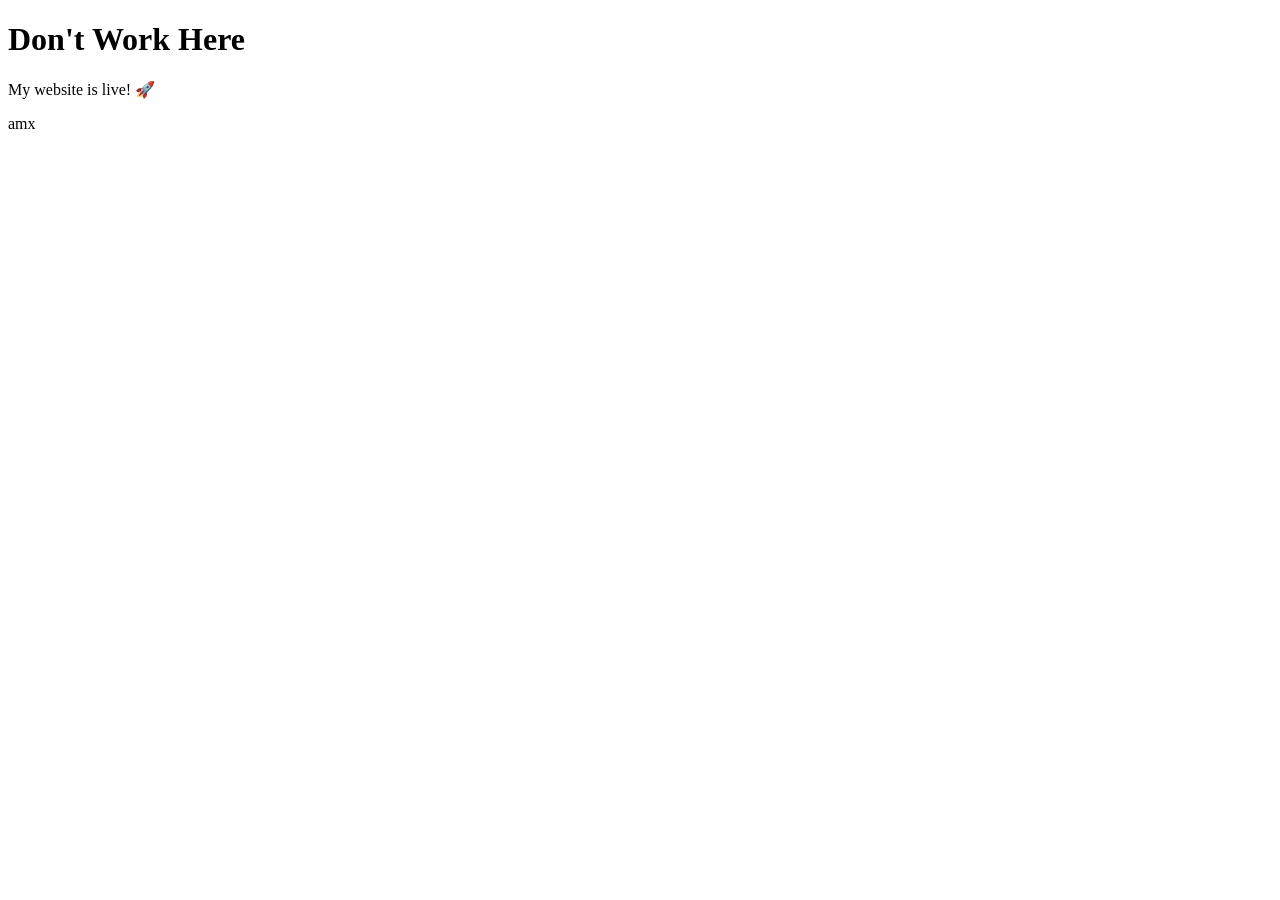
==== index.html @ 4f9b2836 "Create home page" ====
<!DOCTYPE html>
<html lang="en">
<head>
    <meta charset="UTF-8">
    <meta name="viewport" content="width=device-width, initial-scale=1.0">
    <title>Don't Work Here</title>
</head>
<body>
    <h1>Don't Work Here</h1>
    <p>My website is live! 🚀</p>
</body>
</html>amx
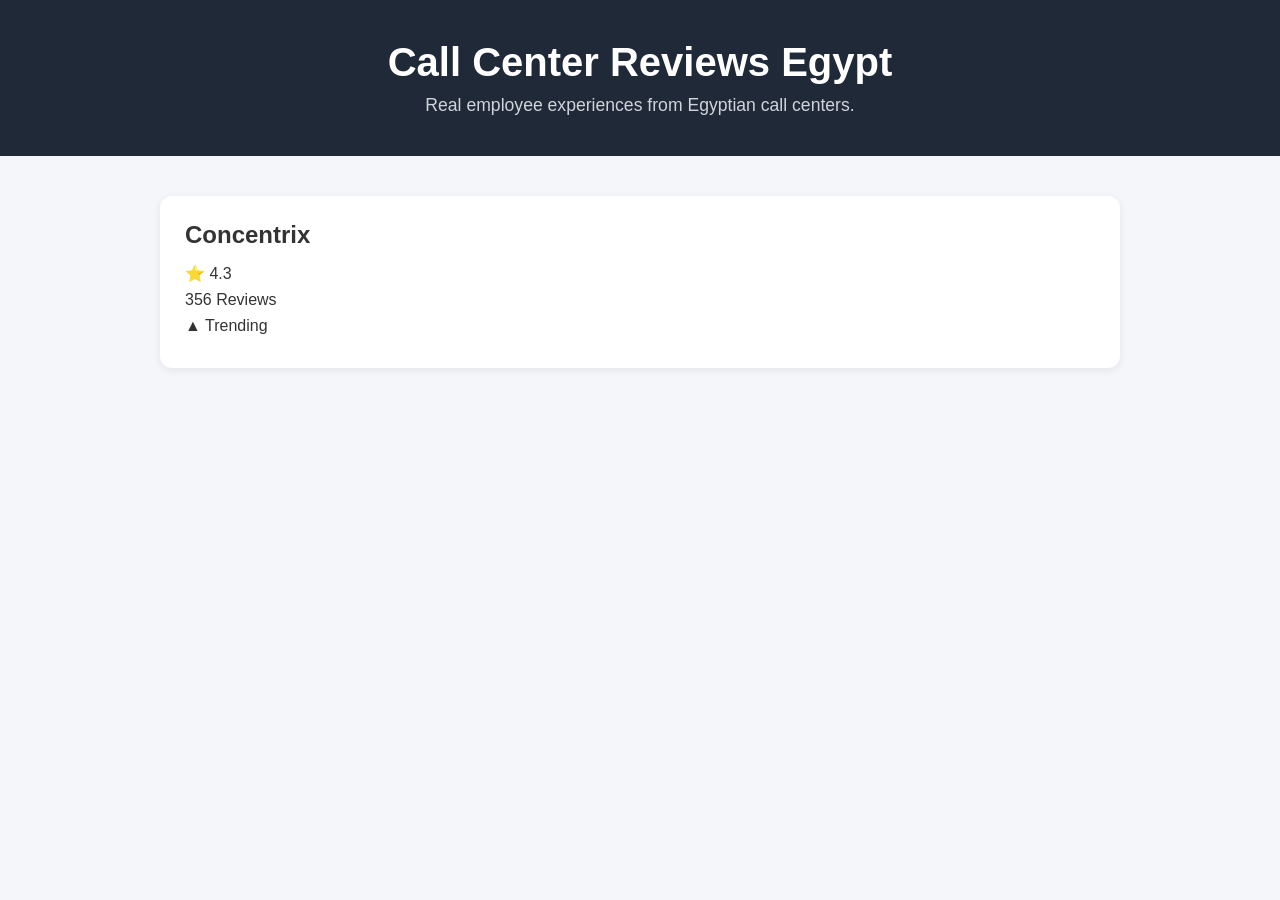
==== commit 3b43e530: "Build homepage structure" ====
--- a/index.html
+++ b/index.html
@@ -1,12 +1,42 @@
 <!DOCTYPE html>
 <html lang="en">
+
 <head>
     <meta charset="UTF-8">
     <meta name="viewport" content="width=device-width, initial-scale=1.0">
-    <title>Don't Work Here</title>
+
+    <title>Call Center Reviews Egypt</title>
+
+    <link rel="stylesheet" href="style.css">
 </head>
+
 <body>
-    <h1>Don't Work Here</h1>
-    <p>My website is live! 🚀</p>
+
+    <header>
+        <h1>Call Center Reviews Egypt</h1>
+        <p>Real employee experiences from Egyptian call centers.</p>
+    </header>
+
+    <main>
+        <section class="companies">
+
+            <div class="company-card">
+
+                <h2>Concentrix</h2>
+
+                <p>⭐ 4.3</p>
+
+                <p>356 Reviews</p>
+
+                <p>▲ Trending</p>
+
+            </div>
+
+        </section>
+    </main>
+
+<script src="script.js"></script>
+
 </body>
-</html>amx+
+</html>
--- a/style.css
+++ b/style.css
@@ -0,0 +1,75 @@
+/* Reset some default browser spacing */
+* {
+    margin: 0;
+    padding: 0;
+    box-sizing: border-box;
+}
+
+/* Entire page */
+body {
+    font-family: Arial, sans-serif;
+    background-color: #f4f6f9;
+    color: #333;
+}
+
+/* Header */
+header {
+    background-color: #1f2937;
+    color: white;
+    text-align: center;
+    padding: 40px 20px;
+}
+
+header h1 {
+    font-size: 2.5rem;
+    margin-bottom: 10px;
+}
+
+header p {
+    font-size: 1.1rem;
+    color: #d1d5db;
+}
+
+/* Main content area */
+main {
+    max-width: 1000px;
+    margin: 40px auto;
+    padding: 0 20px;
+}
+/* Company List */
+
+.companies {
+    display: flex;
+    flex-direction: column;
+    gap: 20px;
+}
+
+/* Company Card */
+
+.company-card {
+    background: white;
+
+    padding: 25px;
+
+    border-radius: 12px;
+
+    box-shadow: 0 2px 8px rgba(0,0,0,0.08);
+
+    cursor: pointer;
+
+    transition: 0.2s;
+}
+
+.company-card:hover {
+    transform: translateY(-3px);
+
+    box-shadow: 0 6px 15px rgba(0,0,0,0.15);
+}
+
+.company-card h2 {
+    margin-bottom: 15px;
+}
+
+.company-card p {
+    margin-bottom: 8px;
+}
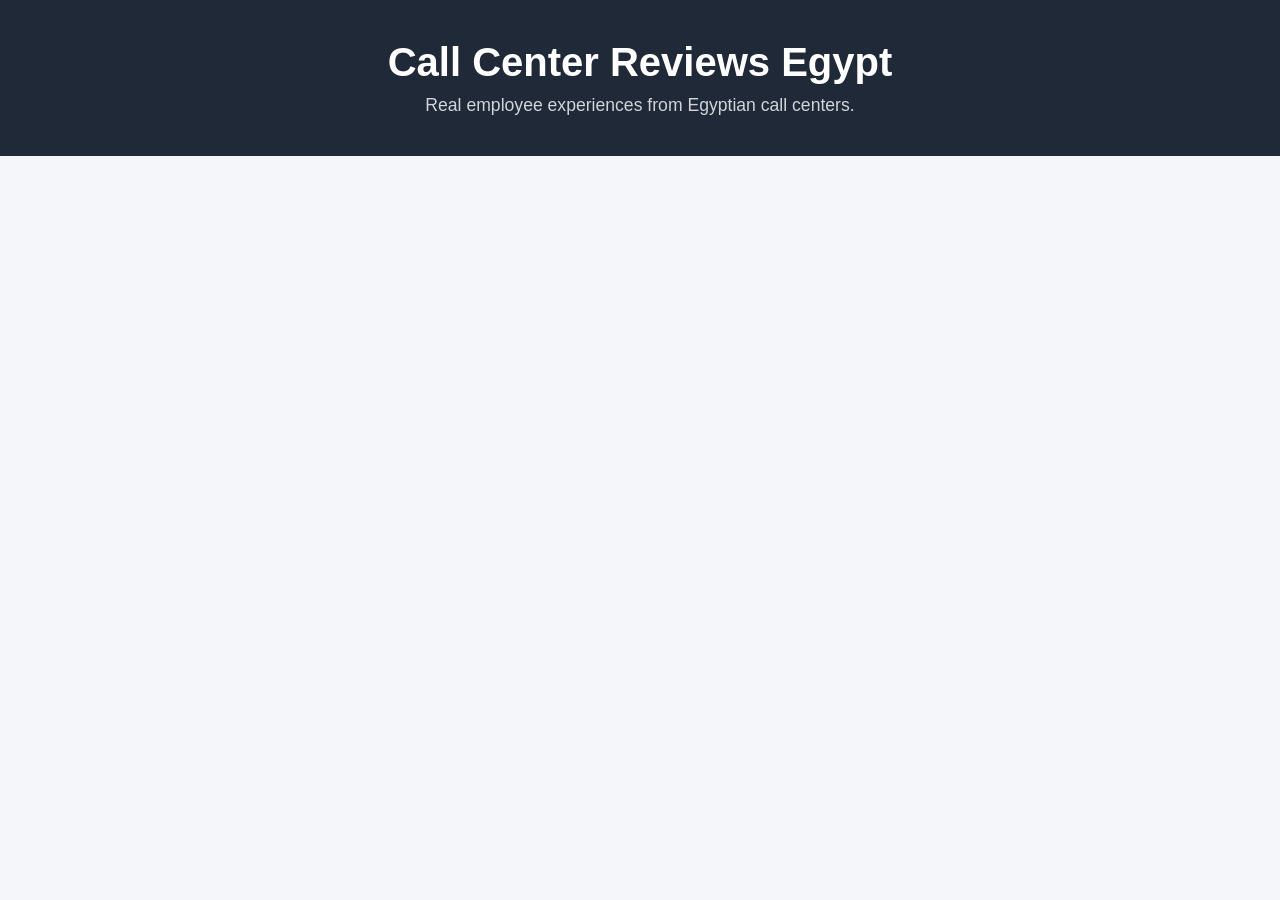
==== commit b528d5e0: "Display API data" ====
--- a/index.html
+++ b/index.html
@@ -18,21 +18,7 @@
     </header>
 
     <main>
-        <section class="companies">
-
-            <div class="company-card">
-
-                <h2>Concentrix</h2>
-
-                <p>⭐ 4.3</p>
-
-                <p>356 Reviews</p>
-
-                <p>▲ Trending</p>
-
-            </div>
-
-        </section>
+        <div id="companies"></div>
     </main>
 
 <script src="script.js"></script>
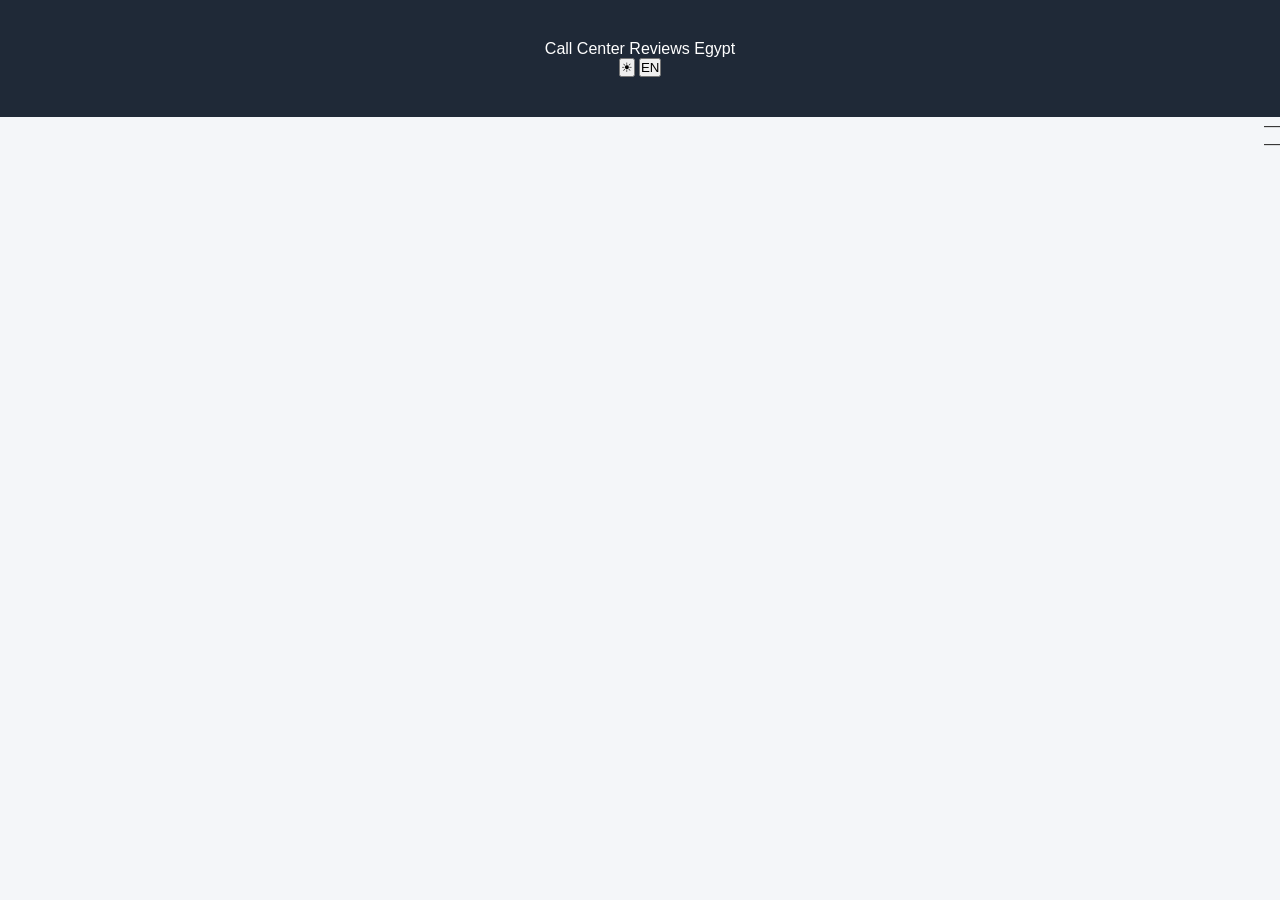
==== commit c0aee4cf: "Update index.html" ====
--- a/index.html
+++ b/index.html
@@ -1,28 +1,51 @@
 <!DOCTYPE html>
-<html lang="en">
-
+<html lang="ar" dir="rtl">
 <head>
-    <meta charset="UTF-8">
-    <meta name="viewport" content="width=device-width, initial-scale=1.0">
-
-    <title>Call Center Reviews Egypt</title>
-
-    <link rel="stylesheet" href="style.css">
+<meta charset="UTF-8">
+<meta name="viewport" content="width=device-width, initial-scale=1.0">
+<title>Call Center Reviews Egypt</title>
+<link rel="preconnect" href="https://fonts.googleapis.com">
+<link href="https://fonts.googleapis.com/css2?family=Fraunces:opsz,wght@9..144,400;9..144,600;9..144,700&family=IBM+Plex+Sans:wght@400;500;600&family=IBM+Plex+Sans+Arabic:wght@400;500;600&family=IBM+Plex+Mono:wght@400;500&family=Markazi+Text:wght@600;700&display=swap" rel="stylesheet">
+<link rel="stylesheet" href="css/style.css">
 </head>
-
 <body>
 
-    <header>
-        <h1>Call Center Reviews Egypt</h1>
-        <p>Real employee experiences from Egyptian call centers.</p>
-    </header>
+<div class="wrap">
+  <header>
+    <div class="header-row">
+      <div>
+        <div class="logo">Call Center Reviews <span>Egypt</span></div>
+        <div class="tagline" data-i18n="tagline"></div>
+      </div>
+      <div class="header-controls">
+        <button class="pill-btn" id="lang-toggle" aria-label="Switch language">EN</button>
+        <button class="pill-btn" id="theme-toggle" aria-label="Switch theme">☀</button>
+      </div>
+    </div>
+  </header>
 
-    <main>
-        <div id="companies"></div>
-    </main>
+  <section class="hero">
+    <h1><span data-i18n="heroTitle"></span> <em data-i18n="heroTitleEm"></em></h1>
+    <p data-i18n="heroSub"></p>
+    <div class="hero-stats">
+      <div><div class="stat-num" id="stat-companies">—</div><div class="stat-label" data-i18n="statCompanies"></div></div>
+      <div><div class="stat-num" id="stat-reviews">—</div><div class="stat-label" data-i18n="statReviews"></div></div>
+    </div>
+  </section>
 
-<script src="script.js"></script>
+  <div class="section-head">
+    <h2 data-i18n="browseCompanies"></h2>
+    <div class="count" data-i18n="sortedBy"></div>
+  </div>
 
+  <div class="grid" id="card-grid">
+    <p class="empty-state" data-i18n="loading"></p>
+  </div>
+
+  <footer data-i18n="footer"></footer>
+</div>
+
+<script src="js/i18n.js"></script>
+<script src="js/script.js"></script>
 </body>
-
-</html>+</html>
--- a/css/style.css
+++ b/css/style.css
@@ -0,0 +1,82 @@
+/* Reset some default browser spacing */
+* {
+    margin: 0;
+    padding: 0;
+    box-sizing: border-box;
+}
+
+/* Entire page */
+body {
+    font-family: Arial, sans-serif;
+    background-color: #f4f6f9;
+    color: #333;
+}
+
+/* Header */
+header {
+    background-color: #1f2937;
+    color: white;
+    text-align: center;
+    padding: 40px 20px;
+}
+
+header h1 {
+    font-size: 2.5rem;
+    margin-bottom: 10px;
+}
+
+header p {
+    font-size: 1.1rem;
+    color: #d1d5db;
+}
+
+/* Main content area */
+main {
+    max-width: 1000px;
+    margin: 40px auto;
+    padding: 0 20px;
+}
+/* Company List */
+
+.companies {
+    display: flex;
+    flex-direction: column;
+    gap: 20px;
+}
+
+/* Company Card */
+
+.company-card {
+    background: white;
+
+    padding: 25px;
+
+    border-radius: 12px;
+
+    box-shadow: 0 2px 8px rgba(0,0,0,0.08);
+
+    cursor: pointer;
+
+    transition: 0.2s;
+}
+
+.company-card:hover {
+    transform: translateY(-3px);
+
+    box-shadow: 0 6px 15px rgba(0,0,0,0.15);
+}
+
+.company-card h2 {
+    margin-bottom: 15px;
+}
+
+.company-card p {
+    margin-bottom: 8px;
+}
+.company-card {
+    background: white;
+    padding: 20px;
+    margin-bottom: 20px;
+    border-radius: 10px;
+    border: 1px solid #ddd;
+}
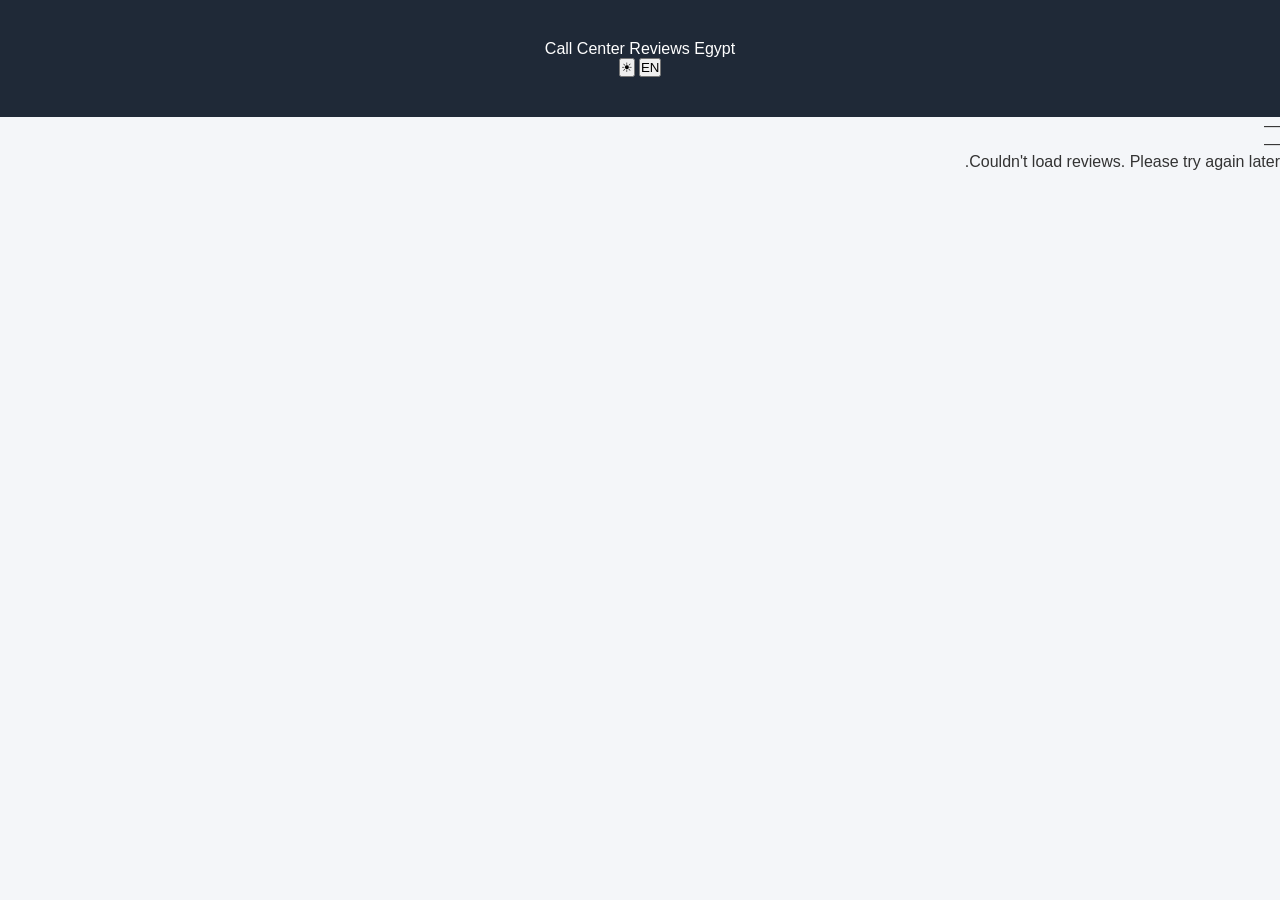
==== commit f6c2ae98: "Update index.html" ====
--- a/index.html
+++ b/index.html
@@ -1,50 +1,118 @@
 <!DOCTYPE html>
 <html lang="ar" dir="rtl">
+<!--
+  lang="ar" and dir="rtl" are the DEFAULT values shown for a split second
+  before js/i18n.js runs and corrects them based on the visitor's saved
+  language choice. They don't need manual editing.
+-->
 <head>
-<meta charset="UTF-8">
-<meta name="viewport" content="width=device-width, initial-scale=1.0">
-<title>Call Center Reviews Egypt</title>
-<link rel="preconnect" href="https://fonts.googleapis.com">
-<link href="https://fonts.googleapis.com/css2?family=Fraunces:opsz,wght@9..144,400;9..144,600;9..144,700&family=IBM+Plex+Sans:wght@400;500;600&family=IBM+Plex+Sans+Arabic:wght@400;500;600&family=IBM+Plex+Mono:wght@400;500&family=Markazi+Text:wght@600;700&display=swap" rel="stylesheet">
-<link rel="stylesheet" href="css/style.css">
+  <meta charset="UTF-8">
+  <meta name="viewport" content="width=device-width, initial-scale=1.0">
+  <title>Call Center Reviews Egypt</title>
+
+  <!--
+    FONT LOADING
+    Pulls in the 5 font families the site uses:
+    - Fraunces: serif font for English headings
+    - IBM Plex Sans: body text in English mode
+    - IBM Plex Sans Arabic: body text in Arabic mode
+    - IBM Plex Mono: numbers/stats (ratings, review counts)
+    - Markazi Text: serif-style font for Arabic headings
+    To change fonts, edit this link AND the matching names in css/style.css.
+  -->
+  <link rel="preconnect" href="https://fonts.googleapis.com">
+  <link href="https://fonts.googleapis.com/css2?family=Fraunces:opsz,wght@9..144,400;9..144,600;9..144,700&family=IBM+Plex+Sans:wght@400;500;600&family=IBM+Plex+Sans+Arabic:wght@400;500;600&family=IBM+Plex+Mono:wght@400;500&family=Markazi+Text:wght@600;700&display=swap" rel="stylesheet">
+
+  <!-- All visual styling (colors, spacing, layout) lives in this file -->
+  <link rel="stylesheet" href="css/style.css">
 </head>
 <body>
 
 <div class="wrap">
+  <!-- =====================================================
+       HEADER
+       Appears identically at the top of every page: logo,
+       tagline, and the two toggle buttons (language + theme).
+       Same block as on company.html, kept visually consistent
+       across the whole site.
+       ===================================================== -->
   <header>
     <div class="header-row">
       <div>
+        <!-- Site name/logo. On the homepage this is just text (not a link) since we're already here. -->
         <div class="logo">Call Center Reviews <span>Egypt</span></div>
+
+        <!--
+          Small subtitle under the logo.
+          data-i18n="tagline" pulls this text automatically from the
+          translations dictionary in js/i18n.js — edit the wording there,
+          not here, so it updates on every page at once.
+        -->
         <div class="tagline" data-i18n="tagline"></div>
       </div>
+
+      <!-- The two round toggle buttons, top-right (or top-left in Arabic) -->
       <div class="header-controls">
+        <!-- Switches site language between Arabic and English -->
         <button class="pill-btn" id="lang-toggle" aria-label="Switch language">EN</button>
+        <!-- Switches site theme between dark and light -->
         <button class="pill-btn" id="theme-toggle" aria-label="Switch theme">☀</button>
       </div>
     </div>
   </header>
 
+  <!-- =====================================================
+       HERO SECTION
+       The big introductory headline + subtext + the two
+       "stat" numbers (total companies, total reviews) shown
+       near the top of the homepage. Only appears here, not
+       on the company page.
+       ===================================================== -->
   <section class="hero">
+    <!-- Main headline, split into two colored parts: normal text + highlighted <em> text -->
     <h1><span data-i18n="heroTitle"></span> <em data-i18n="heroTitleEm"></em></h1>
+
+    <!-- Supporting paragraph under the headline -->
     <p data-i18n="heroSub"></p>
+
     <div class="hero-stats">
+      <!-- Total number of companies listed — filled in by js/script.js after data.json loads -->
       <div><div class="stat-num" id="stat-companies">—</div><div class="stat-label" data-i18n="statCompanies"></div></div>
+      <!-- Total number of reviews across all companies — also filled in by js/script.js -->
       <div><div class="stat-num" id="stat-reviews">—</div><div class="stat-label" data-i18n="statReviews"></div></div>
     </div>
   </section>
 
+  <!-- =====================================================
+       SECTION LABEL
+       Small heading that introduces the company list below it,
+       plus a note on the right about how it's sorted.
+       ===================================================== -->
   <div class="section-head">
     <h2 data-i18n="browseCompanies"></h2>
     <div class="count" data-i18n="sortedBy"></div>
   </div>
 
+  <!-- =====================================================
+       COMPANY CARD GRID
+       Empty container — js/script.js fills this with one
+       clickable "card" per company, after data.json loads
+       and gets grouped/averaged. The "loading..." message
+       shows briefly until that happens.
+       ===================================================== -->
   <div class="grid" id="card-grid">
     <p class="empty-state" data-i18n="loading"></p>
   </div>
 
+  <!-- Small disclaimer text at the very bottom of the page -->
   <footer data-i18n="footer"></footer>
 </div>
 
+<!--
+  SCRIPTS (loaded in this order, order matters):
+  1. i18n.js  — must load first, sets up translations + toggle buttons
+  2. script.js — fetches data.json, groups reviews by company, builds the cards
+-->
 <script src="js/i18n.js"></script>
 <script src="js/script.js"></script>
 </body>
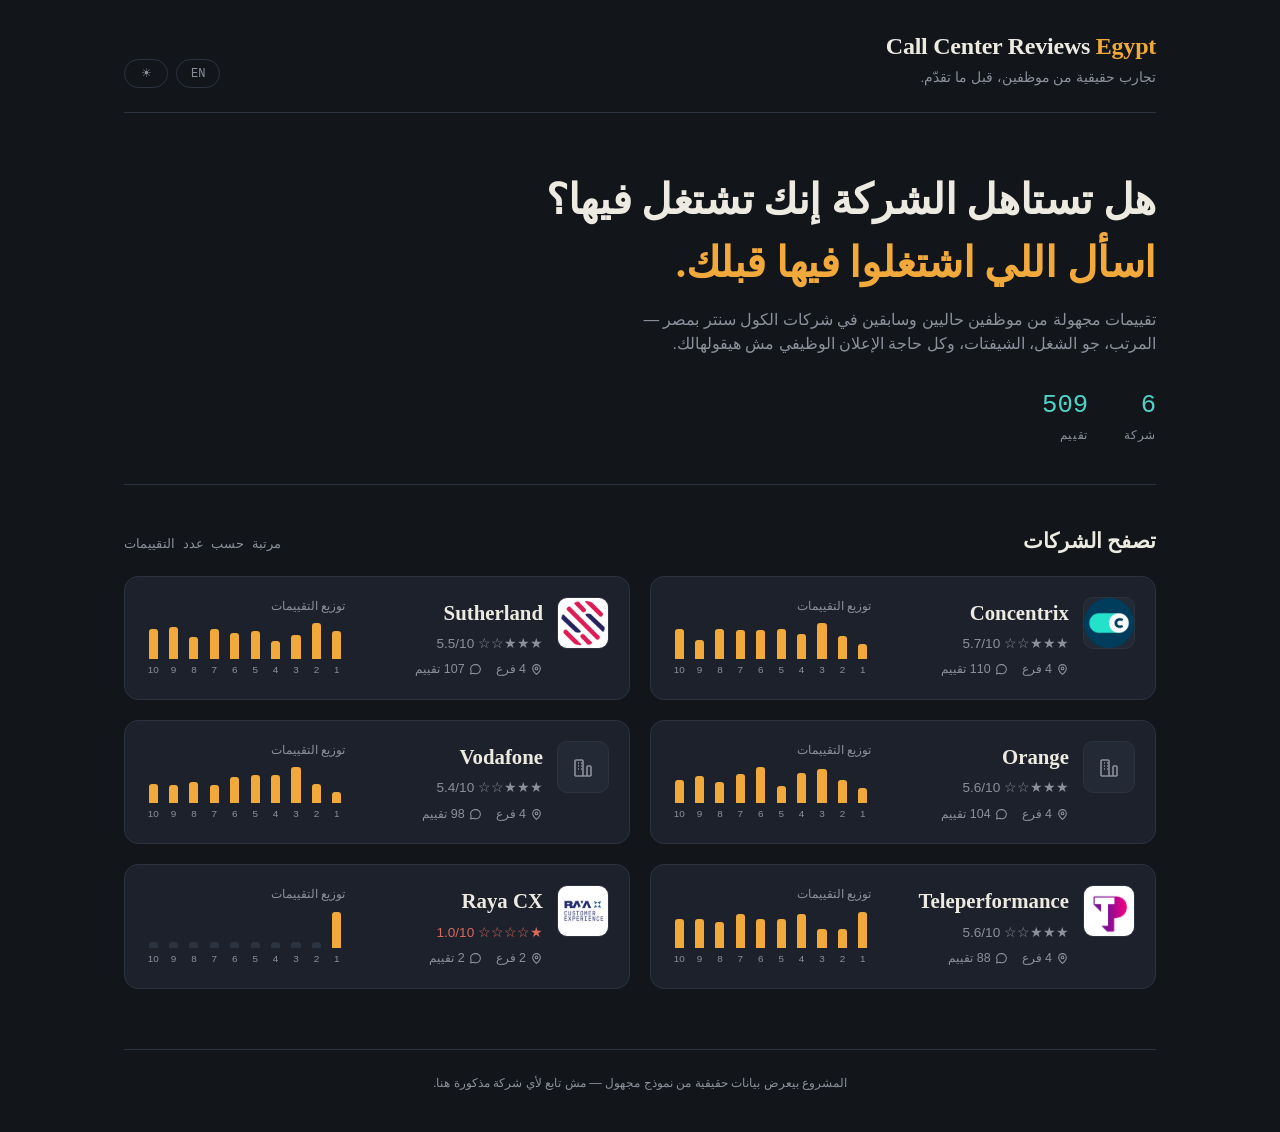
==== commit 2f3fe2f0: "Update index.html" ====
--- a/index.html
+++ b/index.html
@@ -9,7 +9,7 @@
   <meta charset="UTF-8">
   <meta name="viewport" content="width=device-width, initial-scale=1.0">
   <title>Call Center Reviews Egypt</title>
-
+  <link rel="icon" type="image/svg+xml" href="favicon.svg">
   <!--
     FONT LOADING
     Pulls in the 5 font families the site uses:
--- a/css/style.css
+++ b/css/style.css
@@ -1,82 +1,316 @@
-/* Reset some default browser spacing */
-* {
-    margin: 0;
-    padding: 0;
-    box-sizing: border-box;
-}
-
-/* Entire page */
+/* =====================================================
+   THEME TOKENS
+   These are the "color palette" variables used everywhere
+   else in this file. Change a color ONCE here, and it
+   updates across the entire site automatically.
+
+   The dark block is the DEFAULT theme (what visitors see
+   first). The light block only applies when the theme
+   button switches data-theme to "light" on the <html> tag.
+   ===================================================== */
+:root,
+[data-theme="dark"] {
+  --ink: #12151A;       /* main page background */
+  --slate: #1C212B;     /* card/box background */
+  --slate-2: #232935;   /* slightly lighter box background (currently unused, reserved) */
+  --bone: #EDEAE1;      /* main text color */
+  --muted: #8B909B;     /* secondary/grey text (labels, captions) */
+  --signal: #F2A93B;    /* accent color: ratings, highlights, hover states */
+  --trust: #4FD1C5;     /* accent color: stats, positive elements */
+  --danger: #D9695F;    /* accent color: low ratings, "cons" heading */
+  --line: #2C3340;      /* borders and dividers */
+}
+[data-theme="light"] {
+  --ink: #F7F5EF;
+  --slate: #FFFFFF;
+  --slate-2: #F0EEE7;
+  --bone: #1C212B;
+  --muted: #767B85;
+  --signal: #C97A1A;
+  --trust: #1E8C80;
+  --danger: #B1483F;
+  --line: #E1DDD2;
+}
+
+/* Resets browser default spacing so every element starts from a clean, predictable baseline */
+* { box-sizing: border-box; margin: 0; padding: 0; }
+
+/* =====================================================
+   BASE PAGE STYLING
+   Applies to the whole page by default (English/LTR mode).
+   ===================================================== */
 body {
-    font-family: Arial, sans-serif;
-    background-color: #f4f6f9;
-    color: #333;
-}
-
-/* Header */
-header {
-    background-color: #1f2937;
-    color: white;
-    text-align: center;
-    padding: 40px 20px;
-}
-
-header h1 {
-    font-size: 2.5rem;
-    margin-bottom: 10px;
-}
-
-header p {
-    font-size: 1.1rem;
-    color: #d1d5db;
-}
-
-/* Main content area */
-main {
-    max-width: 1000px;
-    margin: 40px auto;
-    padding: 0 20px;
-}
-/* Company List */
-
-.companies {
-    display: flex;
-    flex-direction: column;
-    gap: 20px;
-}
-
-/* Company Card */
-
-.company-card {
-    background: white;
-
-    padding: 25px;
-
-    border-radius: 12px;
-
-    box-shadow: 0 2px 8px rgba(0,0,0,0.08);
-
-    cursor: pointer;
-
-    transition: 0.2s;
-}
-
-.company-card:hover {
-    transform: translateY(-3px);
-
-    box-shadow: 0 6px 15px rgba(0,0,0,0.15);
-}
-
-.company-card h2 {
-    margin-bottom: 15px;
-}
-
-.company-card p {
-    margin-bottom: 8px;
-}
-.company-card {
-    background: white;
-    padding: 20px;
-    margin-bottom: 20px;
-    border-radius: 10px;
-    border: 1px solid #ddd;
-}+  background: var(--ink);
+  color: var(--bone);
+  font-family: 'IBM Plex Sans', sans-serif;
+  line-height: 1.5;
+  -webkit-font-smoothing: antialiased;
+  transition: background 0.2s ease, color 0.2s ease; /* smooth fade when switching themes */
+}
+
+/* =====================================================
+   ARABIC / RTL OVERRIDES
+   js/i18n.js adds the class "rtl" to <body> when Arabic
+   is active. These rules only apply in that case, swapping
+   in Arabic-friendly fonts since the English fonts (Fraunces,
+   IBM Plex Sans) don't contain Arabic letters.
+   ===================================================== */
+body.rtl {
+  font-family: 'IBM Plex Sans Arabic', sans-serif;
+}
+body.rtl .logo,
+body.rtl .hero h1,
+body.rtl .section-head h2,
+body.rtl .company-header h1 {
+  font-family: 'Markazi Text', serif; /* Arabic-compatible "serif-style" heading font */
+}
+
+/* Centers all page content and caps its width so it doesn't stretch too wide on big screens */
+.wrap { max-width: 1080px; margin: 0 auto; padding: 0 24px; }
+
+/* Makes links inherit the surrounding text color instead of default browser blue */
+a { color: inherit; }
+
+/* =====================================================
+   HEADER
+   The bar at the top of every page: logo, tagline, and
+   the two toggle buttons.
+   ===================================================== */
+header { border-bottom: 1px solid var(--line); padding: 28px 0 24px; }
+.header-row { display: flex; justify-content: space-between; align-items: flex-end; gap: 20px; flex-wrap: wrap; }
+.logo { font-family: 'Fraunces', serif; font-weight: 600; font-size: 1.5rem; letter-spacing: -0.01em; }
+.logo span { color: var(--signal); } /* colors just the "Egypt" part of the logo */
+.tagline { color: var(--muted); font-size: 0.85rem; margin-top: 4px; }
+
+/* Container holding the language + theme buttons, side by side */
+.header-controls { display: flex; gap: 8px; }
+
+/* The round pill-shaped buttons themselves (used for both toggle buttons) */
+.pill-btn {
+  font-family: 'IBM Plex Mono', monospace;
+  font-size: 0.75rem;
+  color: var(--muted);
+  background: transparent;
+  border: 1px solid var(--line);
+  border-radius: 20px;
+  padding: 6px 14px;
+  cursor: pointer;
+  min-width: 44px; /* keeps buttons easy to tap on mobile */
+}
+.pill-btn:hover { border-color: var(--signal); color: var(--signal); }
+/* Visible outline when navigating by keyboard (Tab key), for accessibility */
+.pill-btn:focus-visible { outline: 2px solid var(--trust); outline-offset: 2px; }
+
+/* =====================================================
+   HERO SECTION
+   The big intro headline + subtext + stat numbers at the
+   top of the homepage only.
+   ===================================================== */
+.hero { padding: 56px 0 40px; border-bottom: 1px solid var(--line); }
+.hero h1 {
+  font-family: 'Fraunces', serif;
+  font-weight: 600;
+  font-size: clamp(1.9rem, 4vw, 2.6rem); /* auto-shrinks on small screens, grows on large ones */
+  max-width: 640px;
+  letter-spacing: -0.01em;
+}
+.hero h1 em { color: var(--signal); font-style: normal; } /* the highlighted part of the headline */
+.hero p { color: var(--muted); margin-top: 14px; max-width: 520px; font-size: 0.98rem; }
+.hero-stats { display: flex; gap: 36px; margin-top: 32px; flex-wrap: wrap; }
+.stat-num { font-family: 'IBM Plex Mono', monospace; font-size: 1.6rem; color: var(--trust); }
+.stat-label { color: var(--muted); font-size: 0.75rem; text-transform: uppercase; letter-spacing: 0.06em; }
+
+/* =====================================================
+   SECTION LABEL
+   Small heading + caption above the company card grid.
+   ===================================================== */
+.section-head { display: flex; justify-content: space-between; align-items: baseline; padding: 40px 0 20px; flex-wrap: wrap; gap: 6px; }
+.section-head h2 { font-family: 'Fraunces', serif; font-weight: 600; font-size: 1.3rem; }
+.section-head .count { color: var(--muted); font-family: 'IBM Plex Mono', monospace; font-size: 0.8rem; }
+
+/* =====================================================
+   COMPANY CARD GRID (homepage)
+   The clickable grid of company cards.
+   ===================================================== */
+
+/* The grid itself: auto-fills as many columns as fit, each at least 420px wide */
+.grid {
+  display: grid;
+  grid-template-columns: repeat(auto-fill, minmax(420px, 1fr));
+  gap: 20px;
+  padding-bottom: 60px;
+}
+
+/* One individual company card */
+/* One individual company card.
+   Uses flex + the page's dir="rtl"/"ltr" attribute to automatically
+   mirror itself — no separate RTL/LTR rules needed for this card. */
+.card {
+  background: var(--slate);
+  border: 1px solid var(--line);
+  border-radius: 14px;
+  padding: 20px;
+  cursor: pointer;
+  transition: transform 0.18s ease, border-color 0.18s ease;
+  display: flex;
+  justify-content: space-between;
+  align-items: center;
+  gap: 20px;
+  flex-wrap: wrap;
+}
+.card:hover, .card:focus-visible { transform: translateY(-3px); border-color: var(--signal); }
+.card:focus-visible { outline: 2px solid var(--trust); outline-offset: 2px; }
+
+/* First group in the HTML source: logo + name + rating + meta.
+   Appears on the RIGHT in Arabic, LEFT in English — automatic, from dir. */
+.card-info { display: flex; gap: 14px; align-items: flex-start; flex: 1; min-width: 200px; }
+
+/* Logo box: shows the uploaded company logo image, or a fallback
+   building icon if no logo file exists for that company yet. */
+.card-logo {
+  width: 52px; height: 52px;
+  border-radius: 10px;
+  background: var(--slate-2);
+  border: 1px solid var(--line);
+  flex-shrink: 0;
+  display: flex; align-items: center; justify-content: center;
+  overflow: hidden;
+}
+.card-logo img { width: 100%; height: 100%; object-fit: contain; }
+.card-logo .logo-fallback { display: none; color: var(--muted); }
+.card-logo .logo-fallback svg { width: 24px; height: 24px; }
+
+.company-name { font-family: 'Fraunces', serif; font-weight: 600; font-size: 1.1rem; margin-bottom: 6px; }
+body.rtl .company-name { font-family: 'Markazi Text', serif; font-size: 1.3rem; }
+
+/* Star rating line, e.g. "★★★★☆ 7.4/10" */
+.card-stars { color: var(--signal); font-size: 0.85rem; margin-bottom: 6px; }
+.card-stars.mid { color: var(--muted); }
+.card-stars.low { color: var(--danger); }
+
+/* flex-wrap lets the whole "📍 3 branches" and "💬 127 reviews" groups
+   drop to a new line if needed, instead of breaking apart internally */
+.card-meta { display: flex; gap: 14px; color: var(--muted); font-size: 0.78rem; flex-wrap: wrap; }
+/* white-space: nowrap keeps each icon glued to its own number/text,
+   so they can never split apart mid-group even with 3-digit numbers */
+.card-meta span { display: inline-flex; align-items: center; gap: 4px; white-space: nowrap; }
+.card-meta svg { width: 13px; height: 13px; flex-shrink: 0; }
+
+/* Second group in the HTML source: rating distribution chart.
+   Appears on the LEFT in Arabic, RIGHT in English — automatic, from dir. */
+.card-distribution { width: 200px; flex-shrink: 0; }
+.dist-label { font-size: 0.72rem; color: var(--muted); margin-bottom: 8px; }
+/* Each bar + its number now live together as one column, so they can
+   never drift apart no matter the screen size. */
+.dist-bars { display: flex; gap: 4px; }
+.dist-col { flex: 1; display: flex; flex-direction: column; align-items: center; }
+.dist-bar-wrap { height: 36px; width: 100%; display: flex; align-items: flex-end; justify-content: center; }
+.dist-bar { width: 55%; background: var(--line); border-radius: 3px 3px 0 0; }
+.dist-bar.filled { background: var(--signal); }
+.dist-num { font-size: 0.62rem; color: var(--muted); margin-top: 4px; }
+.dist-bars i.filled { background: var(--signal); }
+.dist-scale { display: flex; justify-content: space-between; font-size: 0.65rem; color: var(--muted); margin-top: 4px; }
+
+@media (max-width: 480px) {
+  .grid { grid-template-columns: 1fr; }
+  .card { flex-direction: column; align-items: stretch; }
+  .card-distribution { width: 100%; }
+}
+/* =====================================================
+   COMPANY PAGE
+   Styling specific to company.html — the back link, the
+   company header stats, and the review cards themselves.
+   ===================================================== */
+.back-link {
+  display: inline-flex; align-items: center; gap: 6px;
+  color: var(--muted); font-size: 0.85rem; text-decoration: none;
+  padding: 20px 0 0;
+}
+.back-link:hover { color: var(--trust); }
+
+.company-header { padding: 20px 0 32px; border-bottom: 1px solid var(--line); }
+.company-header h1 { font-family: 'Fraunces', serif; font-weight: 700; font-size: 2rem; }
+.company-header .sub { color: var(--muted); margin-top: 6px; font-size: 0.9rem; }
+
+/* Row holding the 3 big stat numbers: avg rating, review count, recommend % */
+.company-stat-row { display: flex; gap: 40px; margin-top: 24px; flex-wrap: wrap; }
+.company-stat .big { font-family: 'IBM Plex Mono', monospace; font-size: 2rem; color: var(--trust); }
+.company-stat .lbl { color: var(--muted); font-size: 0.75rem; text-transform: uppercase; letter-spacing: 0.05em; margin-top: 2px; }
+
+/* Container holding all the individual review cards, stacked vertically */
+.review-list { padding: 32px 0 60px; display: flex; flex-direction: column; gap: 16px; }
+
+/* One individual review card */
+.review { background: var(--slate); border: 1px solid var(--line); border-radius: 10px; padding: 22px; }
+
+/* Top row of a review card: job title/tags on one side, star rating + duration on the other */
+.review-top {
+  display: flex; justify-content: space-between; align-items: center;
+  flex-wrap: wrap; gap: 8px;
+  padding-bottom: 12px; border-bottom: 1px solid var(--line); margin-bottom: 14px;
+}
+.review-role { font-weight: 600; font-size: 0.95rem; }        /* job title */
+.review-tags { color: var(--muted); font-size: 0.8rem; margin-top: 2px; }  /* account · branch */
+.stars { color: var(--signal); font-family: 'IBM Plex Mono', monospace; font-size: 0.9rem; }
+.review-dates { color: var(--muted); font-size: 0.75rem; font-family: 'IBM Plex Mono', monospace; } /* duration text */
+
+/* Two-column layout for Pros/Cons side by side */
+.pc-row { display: grid; grid-template-columns: 1fr 1fr; gap: 20px; }
+/* min-width: 0 overrides the browser's default behavior of refusing to
+   shrink a grid column smaller than its longest piece of content —
+   without this, long unbroken text pushes the card wider than it should be. */
+.pc-block { min-width: 0; }
+.pc-block h4 { font-size: 0.7rem; text-transform: uppercase; letter-spacing: 0.06em; margin-bottom: 6px; }
+.pc-block.pros h4 { color: var(--trust); }
+.pc-block.cons h4 { color: var(--danger); }
+.pc-block p {
+  font-size: 0.88rem;
+  color: var(--bone);
+  white-space: pre-wrap;
+  overflow-wrap: break-word; /* forces long words/links to break instead of overflowing */
+}
+/* Long pros/cons text gets clipped to 3 lines by default... */
+.pc-block p.clamp-text {
+  display: -webkit-box;
+  -webkit-line-clamp: 3;
+  -webkit-box-orient: vertical;
+  overflow: hidden;
+}
+/* ...and expands fully once the "see more" button is clicked */
+.pc-block p.clamp-text.expanded {
+  display: block;
+  -webkit-line-clamp: unset;
+}
+/* The toggle button itself — hidden by default, only shown by JS
+   if a review's text is actually long enough to need clipping */
+.see-more-btn {
+  background: none;
+  border: none;
+  color: var(--trust);
+  font-size: 0.8rem;
+  cursor: pointer;
+  padding: 6px 0 0;
+  display: none;
+  font-family: inherit;
+}
+.see-more-btn.visible { display: inline-block; }
+
+/* =====================================================
+   MOBILE ADJUSTMENTS
+   Applies only on small screens (phones), 560px wide or less.
+   ===================================================== */
+@media (max-width: 560px) {
+  .pc-row { grid-template-columns: 1fr; }   /* stack Pros/Cons instead of side by side */
+  .hero-stats { gap: 22px; }                /* tighten spacing between stat numbers */
+}
+
+/* =====================================================
+   FOOTER
+   Small disclaimer text at the bottom of every page.
+   ===================================================== */
+footer { border-top: 1px solid var(--line); padding: 24px 0 40px; color: var(--muted); font-size: 0.78rem; text-align: center; }
+
+/* Turns off animations for visitors who've set "reduce motion" in their device settings (accessibility) */
+@media (prefers-reduced-motion: reduce) {
+  * { transition: none !important; }
+}
